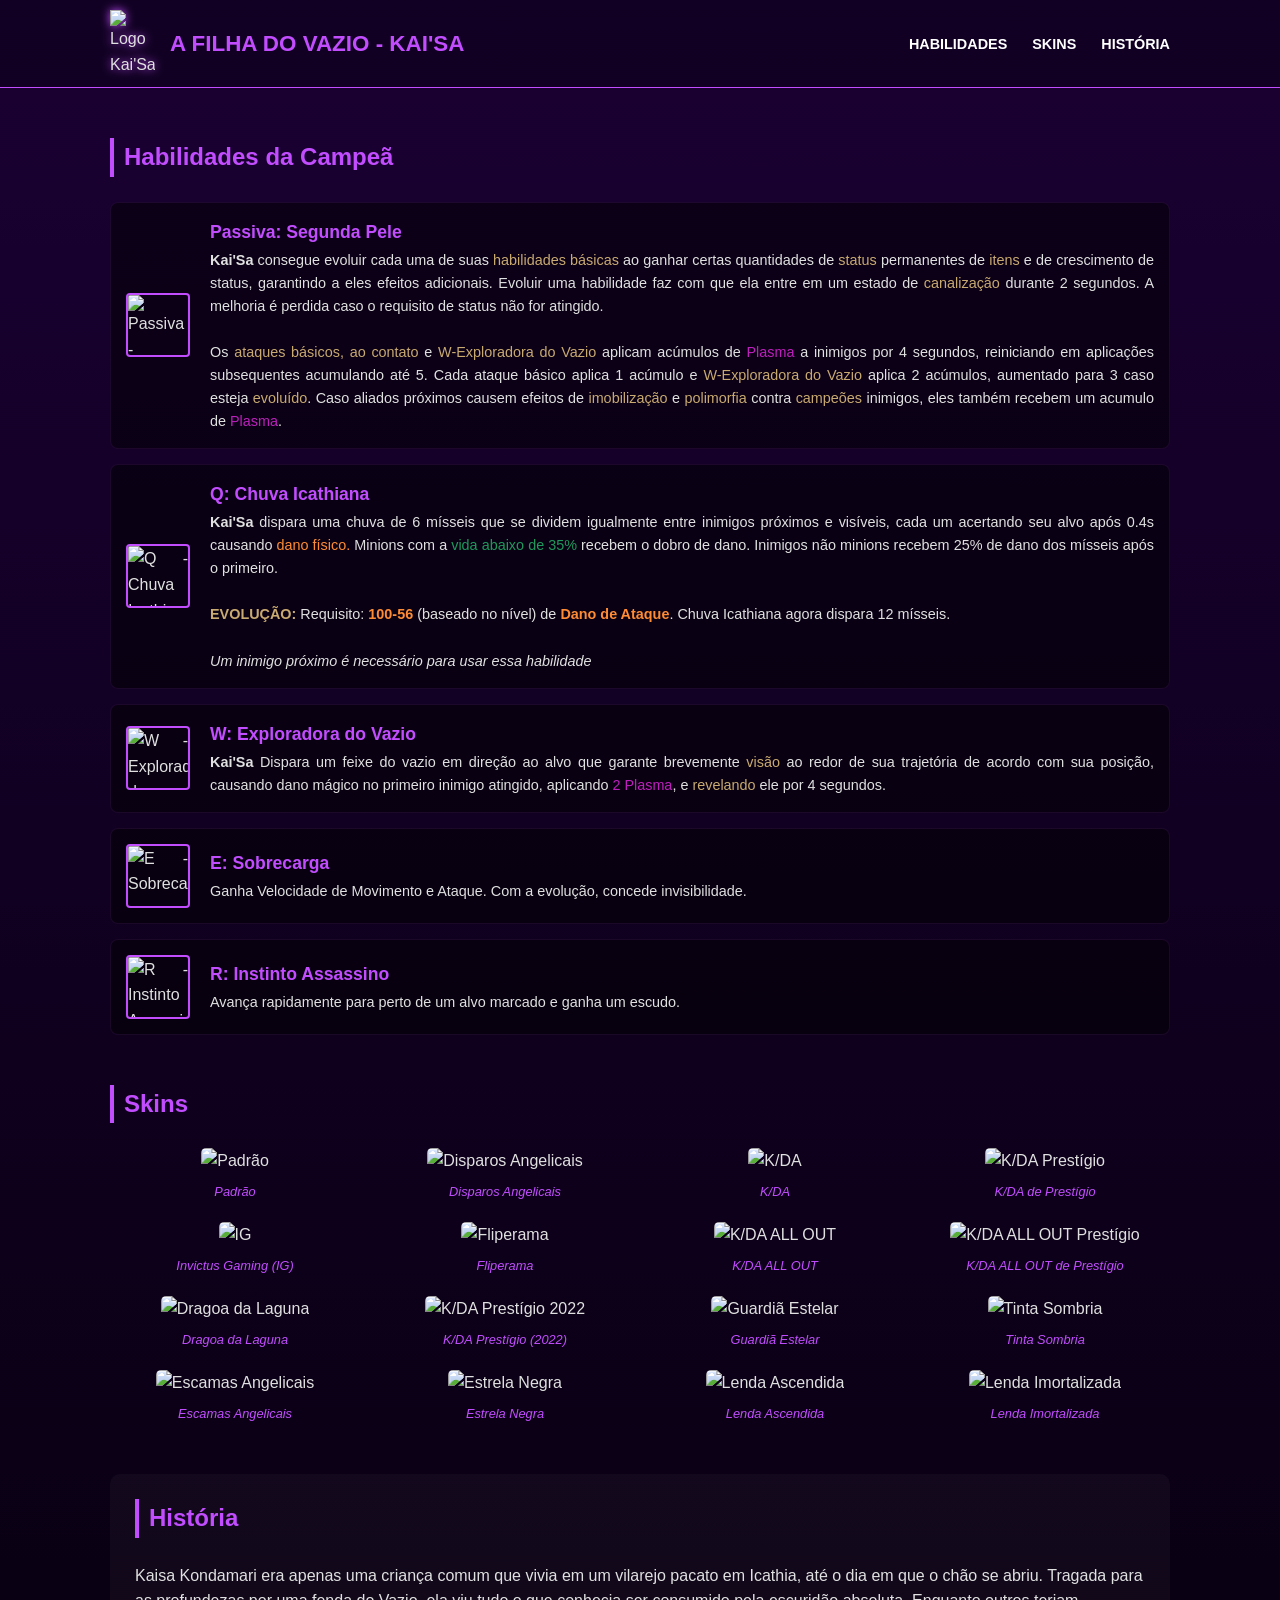
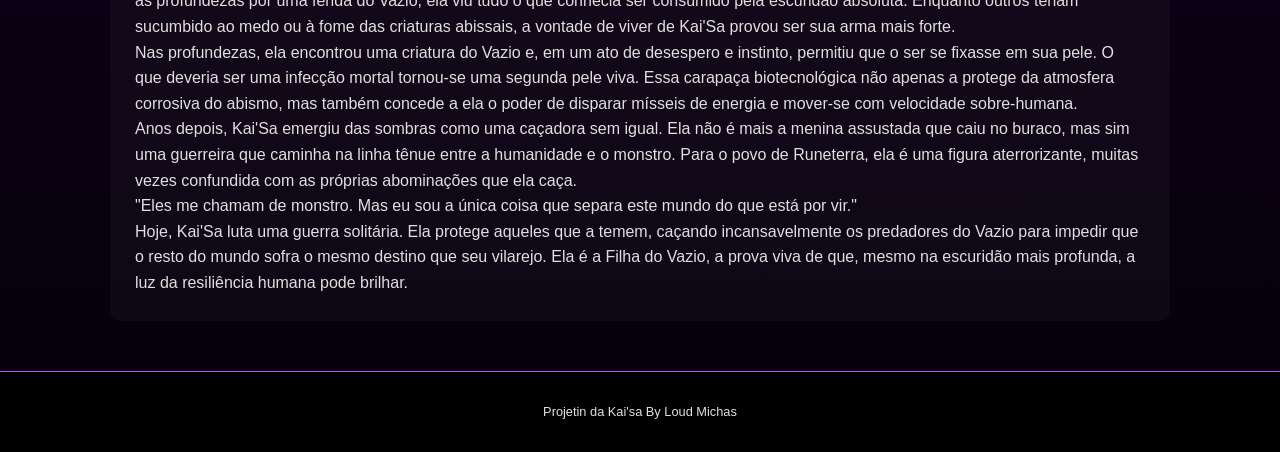
==== index.html @ 7322a543 "Add files via upload" ====
<!DOCTYPE html>
<html lang="pt-BR">

<head>
    <meta charset="UTF-8">
    <meta name="viewport" content="width=device-width, initial-scale=1.0">
    <title>Kai'Sa - A Filha do Vazio</title>
    <link rel="icon" href="imgs/passiva.png" type="image/png">
    <link rel="stylesheet" href="styles.css">
</head>

<body>

    <header>
        <div class="container header-content">
            <div class="logo-area">
                <img src="imgs/passiva.png" alt="Logo Kai'Sa" class="logo">
                <h1>A Filha do Vazio - Kai'Sa</h1>
            </div>

            <nav>
                <ul>
                    <li><a href="#habilidades">Habilidades</a></li>
                    <li><a href="#skins">Skins</a></li>
                    <li><a href="#historia">História</a></li>
                </ul>
            </nav>
        </div>
    </header>

    <main class="container">

        <section id="habilidades">
            <h2>Habilidades da Campeã</h2>
            <div class="lista-habilidades">
                <article class="skill-item">
                    <img src="imgs/Kai'Sa_Second_Skin_HD.png" alt="Passiva - Segunda Pele">
                    <div class="skill-text">
                        <h3>Passiva: Segunda Pele</h3>
                        <p><strong>Kai'Sa</strong> consegue evoluir cada uma de suas <span
                                style="color: var(--theme-link-color)">habilidades básicas</span> ao ganhar certas
                            quantidades de
                            <span style="color: var(--theme-link-color)">status</span> permanentes de <span
                                style="color: var(--theme-link-color);">itens</span> e de crescimento de status,
                            garantindo a eles efeitos
                            adicionais. Evoluir uma habilidade faz com que ela entre em um estado de <span
                                style="color: var(--theme-link-color)">canalização</span>
                            durante 2 segundos. A melhoria é perdida caso o requisito de status não for
                            atingido.<br><br>
                            Os <span style="color: var(--theme-link-color);">ataques básicos, ao contato</span> e
                            <span style="color: var(--theme-link-color)">W-Exploradora do Vazio</span> aplicam acúmulos
                            de <span style="color: var(--plasma-color)">Plasma</span> a
                            inimigos por 4 segundos, reiniciando em aplicações subsequentes acumulando até 5. Cada
                            ataque básico
                            aplica
                            1 acúmulo e <span style="color: var(--theme-link-color)">W-Exploradora do Vazio</span>
                            aplica 2 acúmulos, aumentado para 3 caso esteja
                            <span style="color: var(--theme-link-color)">evoluído</span>. Caso aliados
                            próximos causem efeitos de <span style="color: var(--theme-link-color)">imobilização</span>
                            e <span style="color: var(--theme-link-color)">polimorfia</span> contra <span
                                style="color: var(--theme-link-color)">campeões</span> inimigos,
                            eles também recebem um acumulo de <span style="color: var(--plasma-color)">Plasma</span>.
                        </p>
                    </div>
                </article>
                <article class="skill-item">
                    <img src="imgs/Kai'Sa_Icathian_Rain_2_HD.png" alt="Q - Chuva Icathiana">
                    <div class="skill-text">
                        <h3>Q: Chuva Icathiana</h3>
                        <p> <strong>Kai'Sa</strong> dispara uma chuva de 6 mísseis que se dividem igualmente entre
                            inimigos próximos e
                            visíveis,
                            cada um acertando seu alvo após 0.4s causando <span style="color: #ff8C34">dano
                                físico.</span> Minions com a <span style="color: #1f995C">vida abaixo de 35%</span>
                            recebem
                            o dobro de dano. Inimigos não minions recebem 25% de dano dos mísseis após o
                            primeiro.<br><br>
                            <strong style="color: var(--theme-link-color);">EVOLUÇÃO:</strong> Requisito: <strong
                                style="color: #ff8C34;">100-56</strong> (baseado no nível) de
                            <strong style="color: #ff8C34;">Dano de Ataque</strong>. Chuva Icathiana
                            agora dispara 12 mísseis.<br><br>
                            <em>Um inimigo próximo é necessário para usar essa habilidade</em>
                </article>
                <article class="skill-item">
                    <img src="imgs/Kai'Sa_Void_Seeker_2_HD.png" alt="W - Exploradora do Vazio">
                    <div class="skill-text">
                        <h3>W: Exploradora do Vazio</h3>
                        <p> <strong>Kai'Sa</strong> Dispara um feixe do vazio em direção ao alvo que garante brevemente
                            <span style="color: var(--theme-link-color)">visão</span> ao redor de sua trajetória de
                            acordo com sua posição, causando dano mágico no primeiro inimigo atingido, aplicando <span
                                style="color: var(--plasma-color);">2 Plasma</span>, e <span
                                style="color: var(--theme-link-color);">revelando</span> ele por 4 segundos.
                        </p>
                    </div>
                </article>
                <article class="skill-item">
                    <img src="imgs/Kai'Sa_Supercharge_2_HD.png" alt="E - Sobrecarga">
                    <div class="skill-text">
                        <h3>E: Sobrecarga</h3>
                        <p>Ganha Velocidade de Movimento e Ataque. Com a evolução, concede invisibilidade.
                        </p>
                    </div>
                </article>
                <article class="skill-item">
                    <img src="imgs/Kai'Sa_Killer_Instinct_HD.png" alt="R - Instinto Assassino">
                    <div class="skill-text">
                        <h3>R: Instinto Assassino</h3>
                        <p>Avança rapidamente para perto de um alvo marcado e ganha um escudo.</p>
                    </div>
                </article>
            </div>
        </section>

        <section id="skins">
            <h2>Skins</h2>
            <div class="grid-skins">
                <figure><img src="imgs/dfault.jpg" alt="Padrão">
                    <figcaption>Padrão</figcaption>
                </figure>
                <figure><img src="imgs/disparoanjo.jpg" alt="Disparos Angelicais">
                    <figcaption>Disparos Angelicais</figcaption>
                </figure>
                <figure><img src="imgs/kda.jpg" alt="K/DA">
                    <figcaption>K/DA</figcaption>
                </figure>
                <figure><img src="imgs/kdaprestigio.jpg" alt="K/DA Prestígio">
                    <figcaption>K/DA de Prestígio</figcaption>
                </figure>
                <figure><img src="imgs/ig.jpg" alt="IG">
                    <figcaption>Invictus Gaming (IG)</figcaption>
                </figure>
                <figure><img src="imgs/fliperama.jpg" alt="Fliperama">
                    <figcaption>Fliperama</figcaption>
                </figure>
                <figure><img src="imgs/kdallout.jpg" alt="K/DA ALL OUT">
                    <figcaption>K/DA ALL OUT</figcaption>
                </figure>
                <figure><img src="imgs/kdalloutprestigio.jpg" alt="K/DA ALL OUT Prestígio">
                    <figcaption>K/DA ALL OUT de Prestígio</figcaption>
                </figure>
                <figure><img src="imgs/dragoadalacuna.jpg" alt="Dragoa da Laguna">
                    <figcaption>Dragoa da Laguna</figcaption>
                </figure>
                <figure><img src="imgs/kdaprestigio.jpg" alt="K/DA Prestígio 2022">
                    <figcaption>K/DA Prestígio (2022)</figcaption>
                </figure>
                <figure><img src="imgs/guardiaestela.jpg" alt="Guardiã Estelar">
                    <figcaption>Guardiã Estelar</figcaption>
                </figure>
                <figure><img src="imgs/inkshadow.jpg" alt="Tinta Sombria">
                    <figcaption>Tinta Sombria</figcaption>
                </figure>
                <figure><img src="imgs/escamasanjelicais.jpg" alt="Escamas Angelicais">
                    <figcaption>Escamas Angelicais</figcaption>
                </figure>
                <figure><img src="imgs/estrelanegra.jpg" alt="Estrela Negra">
                    <figcaption>Estrela Negra</figcaption>
                </figure>
                <figure><img src="imgs/lendascendida.jpg" alt="Lenda Ascendida">
                    <figcaption>Lenda Ascendida</figcaption>
                </figure>
                <figure><img src="imgs/lendaimortalizada.jpg" alt="Lenda Imortalizada">
                    <figcaption>Lenda Imortalizada</figcaption>
            </div>
        </section>

        <section id="historia" class="card-base">
            <h2>História</h2>
            <p>Kaisa Kondamari era apenas uma criança comum que vivia em um vilarejo pacato em Icathia, até o dia em que
                o chão se abriu. Tragada para as profundezas por uma fenda do Vazio, ela viu tudo o que conhecia ser
                consumido pela escuridão absoluta. Enquanto outros teriam sucumbido ao medo ou à fome das criaturas
                abissais, a vontade de viver de Kai'Sa provou ser sua arma mais forte.<br>
                Nas profundezas, ela encontrou uma criatura do Vazio e, em um ato de desespero e instinto, permitiu que
                o ser se fixasse em sua pele. O que deveria ser uma infecção mortal tornou-se uma segunda pele viva.
                Essa carapaça biotecnológica não apenas a protege da atmosfera corrosiva do abismo, mas também concede a
                ela o poder de disparar mísseis de energia e mover-se com velocidade sobre-humana.<br>
                Anos depois, Kai'Sa emergiu das sombras como uma caçadora sem igual. Ela não é mais a menina assustada
                que caiu no buraco, mas sim uma guerreira que caminha na linha tênue entre a humanidade e o monstro.
                Para o povo de Runeterra, ela é uma figura aterrorizante, muitas vezes confundida com as próprias
                abominações que ela caça.<br>
                "Eles me chamam de monstro. Mas eu sou a única coisa que separa este mundo do que está por vir."<br>
                Hoje, Kai'Sa luta uma guerra solitária. Ela protege aqueles que a temem, caçando incansavelmente os
                predadores do Vazio para impedir que o resto do mundo sofra o mesmo destino que seu vilarejo. Ela é a
                Filha do Vazio, a prova viva de que, mesmo na escuridão mais profunda, a luz da resiliência humana pode
                brilhar.</p>
        </section>

    </main>

    <footer>
        <p>Projetin da Kai'sa By Loud Michas</p>
    </footer>

</body>

</html>
---- styles.css ----
:root {
    --void-black: #05000a;
    --void-purple: #1a0033;
    --void-magenta: #c24dff;
    --text-color: #e0e0e0;
    --theme-link-color: #c9aa71;
    --plasma-color: #BD1EBD;
}

* {
    margin: 0;
    padding: 0;
    box-sizing: border-box;
}

body {
    background-color: var(--void-black);
    background-image: linear-gradient(to bottom, var(--void-purple), var(--void-black));
    color: var(--text-color);
    font-family: 'Segoe UI', Tahoma, Geneva, Verdana, sans-serif;
    line-height: 1.6;
}

.container {
    max-width: 1100px;
    margin: 0 auto;
    padding: 0 20px;
}

header {
    padding: 10px 0;
    border-bottom: 1px solid var(--void-magenta);
    background: rgba(0, 0, 0, 0.3);
}

.header-content {
    display: flex;
    justify-content: space-between;
    align-items: center;
}

.logo-area {
    display: flex;
    align-items: center;
    gap: 15px;
}

.logo {
    width: 45px;
    filter: drop-shadow(0 0 5px var(--void-magenta));
}

.lista-habilidades{
    text-align: justify;
}

h1 {
    font-size: 1.4rem;
    text-transform: uppercase;
    color: var(--void-magenta);
    margin: 0;
}

nav ul {
    list-style: none;
    display: flex;
    gap: 25px;
}

nav a {
    color: white;
    text-decoration: none;
    font-size: 0.9rem;
    font-weight: bold;
    text-transform: uppercase;
    transition: 0.3s;
}

nav a:hover {
    color: var(--void-magenta);
}

section {
    margin: 50px 0;
}

h2 {
    color: var(--void-magenta);
    border-left: 4px solid var(--void-magenta);
    padding-left: 10px;
    margin-bottom: 25px;
}

.card-base {
    background: rgba(255, 255, 255, 0.03);
    padding: 25px;
    border-radius: 10px;
}

.lista-habilidades {
    display: flex;
    flex-direction: column;
    gap: 15px;
}

.skill-item {
    display: flex;
    align-items: center;
    background: rgba(0, 0, 0, 0.5);
    padding: 15px;
    border-radius: 8px;
    border: 1px solid rgba(194, 77, 255, 0.1);
}

.skill-item img {
    width: 64px;
    height: 64px;
    margin-right: 20px;
    border: 2px solid var(--void-magenta);
    border-radius: 4px;
}

.skill-text h3 {
    color: var(--void-magenta);
    font-size: 1.1rem;
    margin-bottom: 3px;
}

.skill-text p {
    font-size: 0.9rem;
}

.grid-skins {
    display: grid;
    grid-template-columns: repeat(auto-fit, minmax(200px, 1fr));
    gap: 20px;
}

.grid-skins figure {
    text-align: center;
}

.grid-skins img {
    width: 100%;
    border-radius: 5px;
    transition: 0.3s;
}

.grid-skins img:hover {
    box-shadow: 0 0 15px var(--void-magenta);
    transform: scale(1.02);
}

.dado{
    color: red;
    font-weight: bold;
}

figcaption {
    margin-top: 8px;
    font-size: 0.8rem;
    color: var(--void-magenta);
    font-style: italic;
}

footer {
    padding: 30px;
    text-align: center;
    background: #000;
    font-size: 0.8rem;
    border-top: 1px solid var(--void-magenta);
}
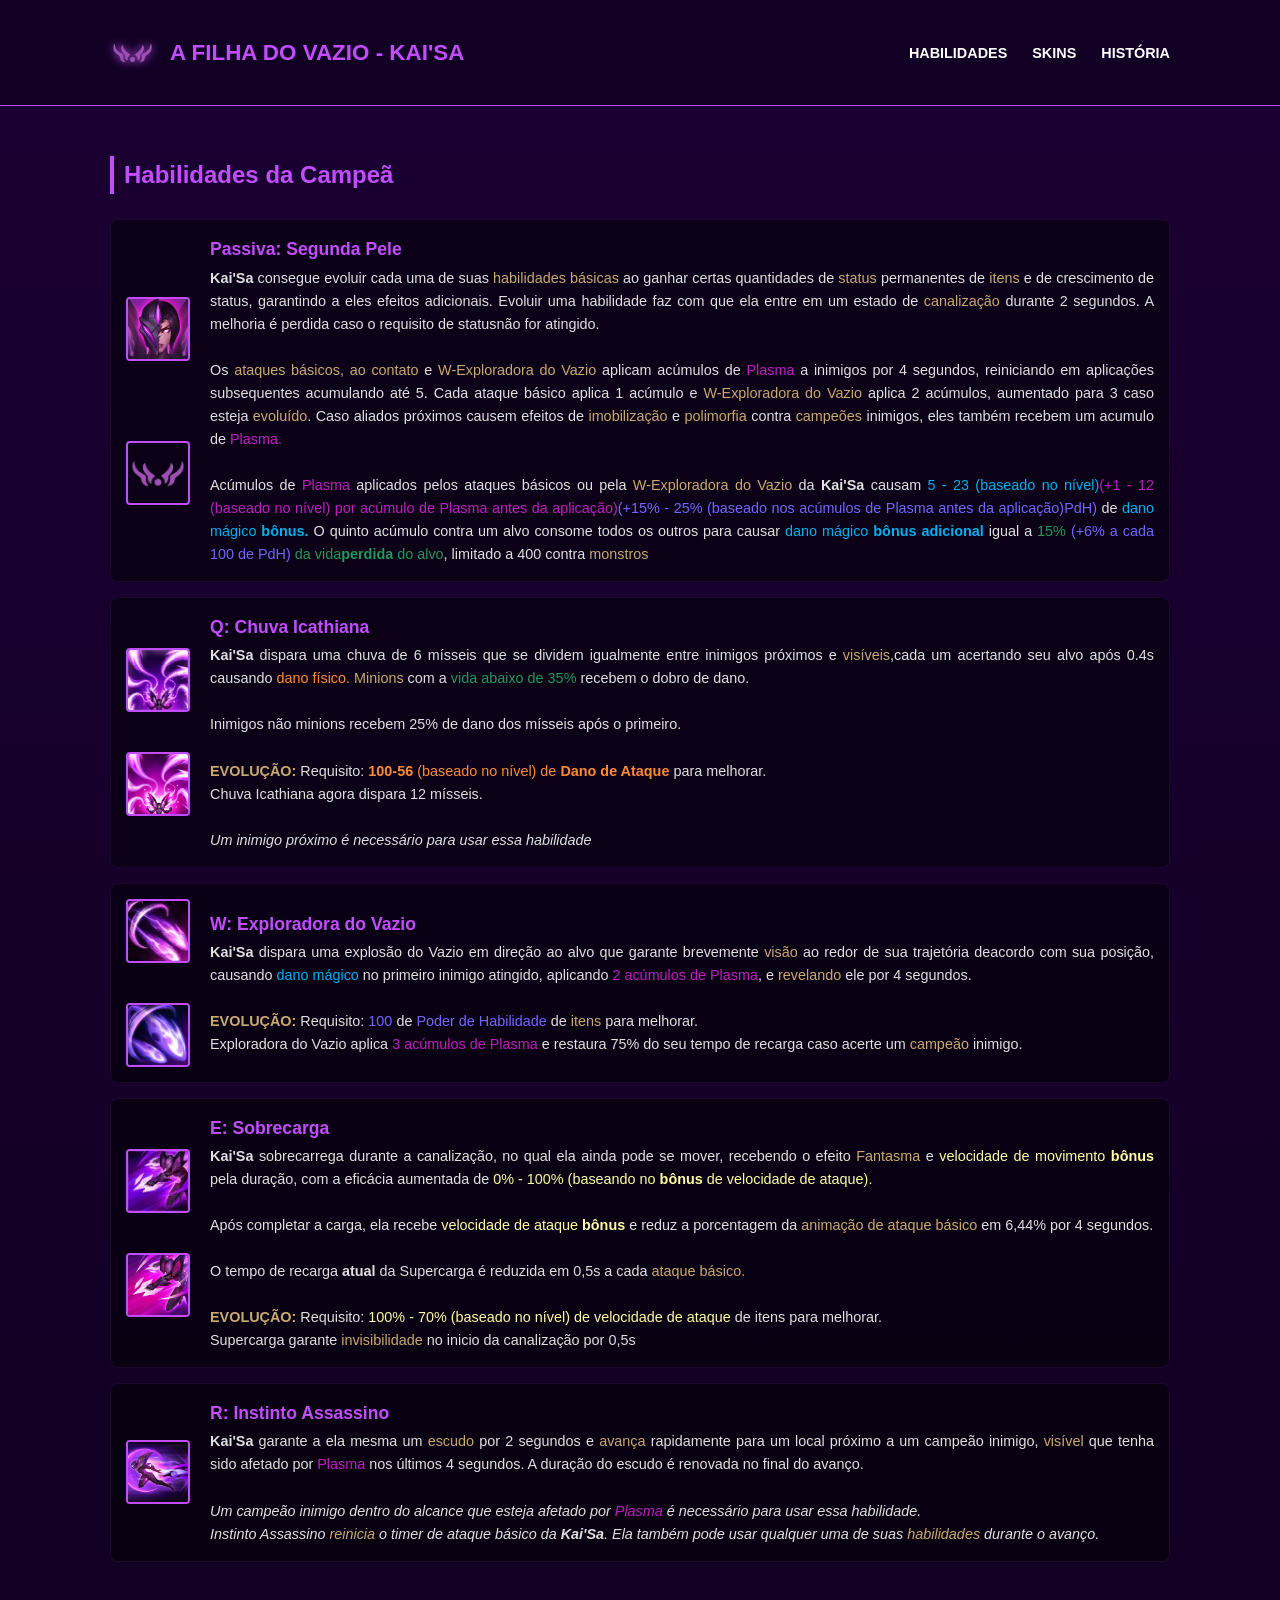
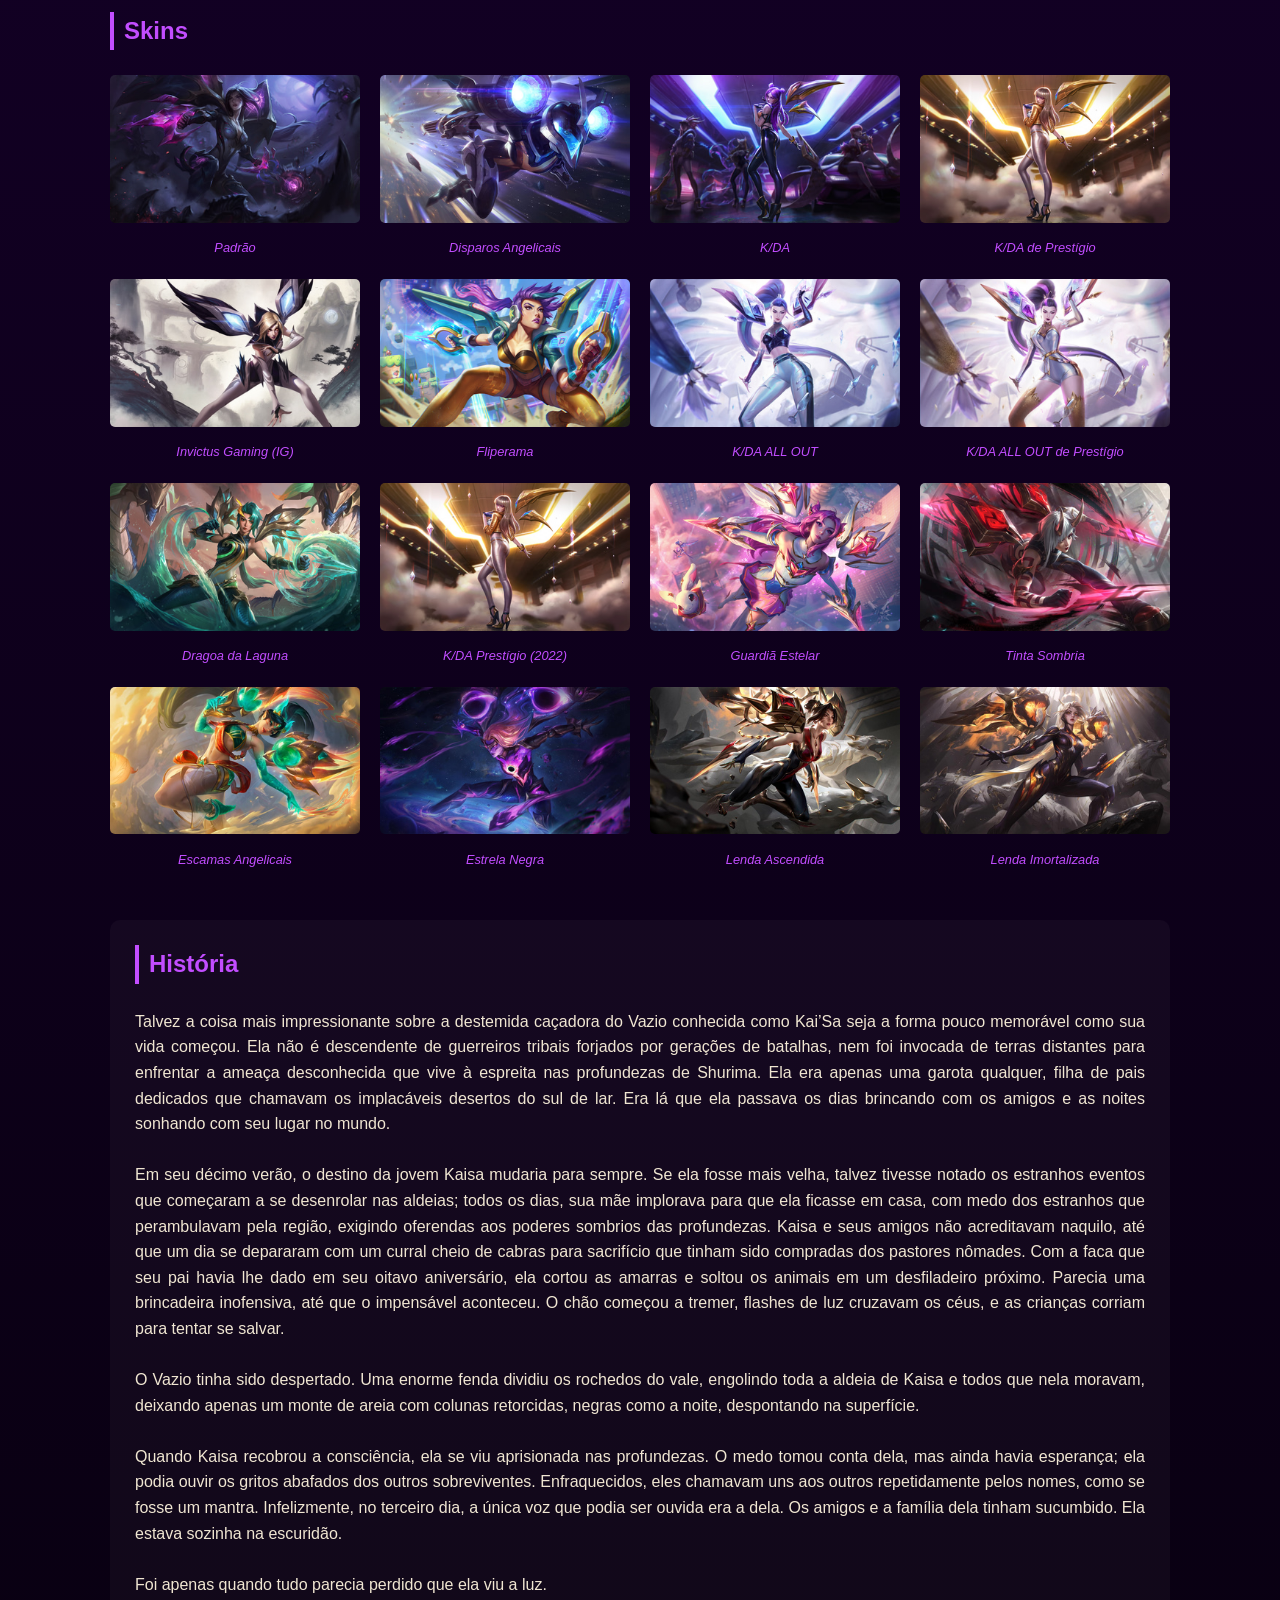
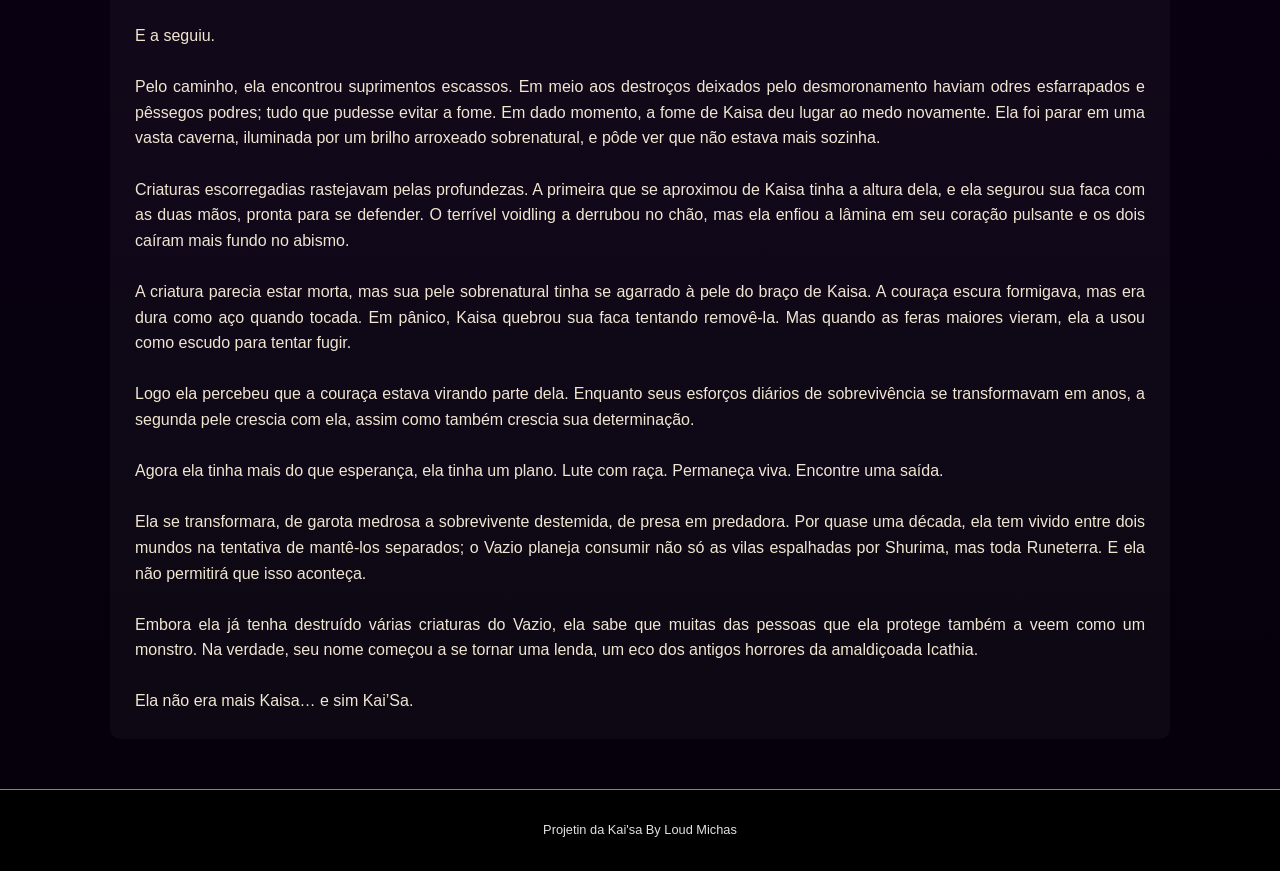
==== commit 1fe28827: "Add files via upload" ====
--- a/index.html
+++ b/index.html
@@ -34,70 +34,112 @@
             <h2>Habilidades da Campeã</h2>
             <div class="lista-habilidades">
                 <article class="skill-item">
-                    <img src="imgs/Kai'Sa_Second_Skin_HD.png" alt="Passiva - Segunda Pele">
+                    <div class="skill-imgP">
+                        <img src="imgs/Kai'Sa_Second_Skin_HD.png" alt="Passiva - Segunda Pele">
+                        <img src="imgs/passiva.png" alt="">
+                    </div>
                     <div class="skill-text">
                         <h3>Passiva: Segunda Pele</h3>
-                        <p><strong>Kai'Sa</strong> consegue evoluir cada uma de suas <span
-                                style="color: var(--theme-link-color)">habilidades básicas</span> ao ganhar certas
-                            quantidades de
-                            <span style="color: var(--theme-link-color)">status</span> permanentes de <span
-                                style="color: var(--theme-link-color);">itens</span> e de crescimento de status,
-                            garantindo a eles efeitos
-                            adicionais. Evoluir uma habilidade faz com que ela entre em um estado de <span
-                                style="color: var(--theme-link-color)">canalização</span>
-                            durante 2 segundos. A melhoria é perdida caso o requisito de status não for
-                            atingido.<br><br>
-                            Os <span style="color: var(--theme-link-color);">ataques básicos, ao contato</span> e
-                            <span style="color: var(--theme-link-color)">W-Exploradora do Vazio</span> aplicam acúmulos
-                            de <span style="color: var(--plasma-color)">Plasma</span> a
-                            inimigos por 4 segundos, reiniciando em aplicações subsequentes acumulando até 5. Cada
-                            ataque básico
-                            aplica
-                            1 acúmulo e <span style="color: var(--theme-link-color)">W-Exploradora do Vazio</span>
-                            aplica 2 acúmulos, aumentado para 3 caso esteja
-                            <span style="color: var(--theme-link-color)">evoluído</span>. Caso aliados
-                            próximos causem efeitos de <span style="color: var(--theme-link-color)">imobilização</span>
-                            e <span style="color: var(--theme-link-color)">polimorfia</span> contra <span
-                                style="color: var(--theme-link-color)">campeões</span> inimigos,
-                            eles também recebem um acumulo de <span style="color: var(--plasma-color)">Plasma</span>.
-                        </p>
-                    </div>
-                </article>
-                <article class="skill-item">
-                    <img src="imgs/Kai'Sa_Icathian_Rain_2_HD.png" alt="Q - Chuva Icathiana">
+                        <p><strong>Kai'Sa</strong> consegue evoluir cada uma de suas <span class="tema">habilidades
+                                básicas</span> ao ganhar certas quantidades de <span class="tema">status</span>
+                            permanentes de <span class="tema">itens</span> e de crescimento
+                            de status, garantindo a eles efeitos adicionais. Evoluir uma habilidade faz com que ela
+                            entre
+                            em um estado de <span class="tema">canalização</span> durante 2 segundos. A melhoria é
+                            perdida
+                            caso o requisito de statusnão for atingido.<br><br>
+
+                            Os <span class="tema">ataques básicos, ao
+                                contato</span> e <span class="tema">W-Exploradora do Vazio</span> aplicam acúmulos de
+                            <span class="plasma">Plasma</span> a inimigos por 4 segundos, reiniciando em aplicações
+                            subsequentes acumulando até 5. Cada ataque básico aplica 1 acúmulo e <span
+                                class="tema">W-Exploradora do Vazio</span> aplica 2 acúmulos, aumentado para 3 caso
+                            esteja <span class="tema">evoluído</span>. Caso aliados próximos causem efeitos de <span
+                                class="tema">imobilização</span> e <span class="tema">polimorfia </span>contra<span
+                                class="tema"> campeões</span> inimigos, eles também recebem um acumulo de <span
+                                class="plasma">Plasma.</span><br><br>
+
+                            Acúmulos de <span class="plasma">Plasma</span>
+                            aplicados pelos ataques básicos ou pela <span class="tema">W-Exploradora do Vazio</span> da
+                            <strong>Kai'Sa</strong> causam <span class="md">5 - 23 (baseado no nível)</span><span
+                                class="plasma">(+1 - 12 (baseado no
+                                nível) por acúmulo de Plasma antes da aplicação)</span><span class="ap">(+15% - 25%
+                                (baseado nos acúmulos de Plasma antes da aplicação)PdH) </span>de<span class="md"> dano
+                                mágico <strong>bônus.</strong></span> O quinto acúmulo contra um alvo consome todos os
+                            outros para causar <span class="md">dano mágico <strong> bônus
+                                    adicional </strong></span> igual a <span class="vd">15% <span class="ap">(+6% a cada
+                                    100 de PdH)</span> da vida<strong>perdida</strong> do alvo</span>, limitado a 400
+                            contra <span class="tema">monstros</span>
+                        </p>
+                    </div>
+                </article>
+                <article class="skill-item">
+                    <div class="skill-img">
+                        <img src="imgs/Kai'Sa_Icathian_Rain.jpg" alt="">
+                        <img src="imgs/Kai'Sa_Icathian_Rain_2_HD.png" alt="Q - Chuva Icathiana">
+                    </div>
                     <div class="skill-text">
                         <h3>Q: Chuva Icathiana</h3>
-                        <p> <strong>Kai'Sa</strong> dispara uma chuva de 6 mísseis que se dividem igualmente entre
-                            inimigos próximos e
-                            visíveis,
-                            cada um acertando seu alvo após 0.4s causando <span style="color: #ff8C34">dano
-                                físico.</span> Minions com a <span style="color: #1f995C">vida abaixo de 35%</span>
-                            recebem
-                            o dobro de dano. Inimigos não minions recebem 25% de dano dos mísseis após o
-                            primeiro.<br><br>
-                            <strong style="color: var(--theme-link-color);">EVOLUÇÃO:</strong> Requisito: <strong
-                                style="color: #ff8C34;">100-56</strong> (baseado no nível) de
-                            <strong style="color: #ff8C34;">Dano de Ataque</strong>. Chuva Icathiana
-                            agora dispara 12 mísseis.<br><br>
+                        <p><strong>Kai'Sa</strong> dispara uma chuva de 6 mísseis que se dividem igualmente
+                            entre inimigos próximos e <span class="tema">visíveis</span>,cada um acertando seu alvo após
+                            0.4s causando <span class="ad">dano físico.</span> <span class="tema">Minions</span> com a
+                            <span class="vd">vida abaixo de 35%</span> recebem o dobro de dano. <br><br>
+
+                            Inimigos não minions recebem 25% de dano dos mísseis após o primeiro.<br><br>
+
+                            <strong class="tema">EVOLUÇÃO:</strong> Requisito: <span class="ad"><strong>100-56</strong>
+                                (baseado no nível) de <strong>Dano de Ataque</strong></span> para melhorar.<br>
+                            Chuva Icathiana agora dispara 12 mísseis.<br><br>
                             <em>Um inimigo próximo é necessário para usar essa habilidade</em>
-                </article>
-                <article class="skill-item">
-                    <img src="imgs/Kai'Sa_Void_Seeker_2_HD.png" alt="W - Exploradora do Vazio">
+                        </p>
+                </article>
+                <article class="skill-item">
+                    <div class="skill-img">
+                        <img src="imgs/Kai'Sa_Void_Seeker.jpg" alt="">
+                        <img src="imgs/Kai'Sa_Void_Seeker_2_HD.png" alt="W - Exploradora do Vazio">
+                    </div>
                     <div class="skill-text">
                         <h3>W: Exploradora do Vazio</h3>
-                        <p> <strong>Kai'Sa</strong> Dispara um feixe do vazio em direção ao alvo que garante brevemente
-                            <span style="color: var(--theme-link-color)">visão</span> ao redor de sua trajetória de
-                            acordo com sua posição, causando dano mágico no primeiro inimigo atingido, aplicando <span
-                                style="color: var(--plasma-color);">2 Plasma</span>, e <span
-                                style="color: var(--theme-link-color);">revelando</span> ele por 4 segundos.
-                        </p>
-                    </div>
-                </article>
-                <article class="skill-item">
-                    <img src="imgs/Kai'Sa_Supercharge_2_HD.png" alt="E - Sobrecarga">
+                        <p> <strong>Kai'Sa</strong> dispara uma explosão do Vazio em direção ao alvo que garante
+                            brevemente
+                            <span class="tema">visão</span> ao redor de sua trajetória deacordo com sua posição,
+                            causando <span class="md">dano mágico</span> no primeiro inimigo
+                            atingido, aplicando <span class="plasma">2 acúmulos de Plasma</span>, e <span
+                                class="tema">revelando</span> ele por 4 segundos.<br><br>
+
+                            <strong class="tema">EVOLUÇÃO:</strong> Requisito: <span class="ap">100 </span>de <span
+                                class="ap">Poder de Habilidade</span> de <span class="tema">itens</span> para
+                            melhorar.<br>
+
+                            Exploradora do Vazio aplica <span class="plasma">3 acúmulos de Plasma</span> e restaura 75%
+                            do seu tempo de recarga caso acerte um <span class="tema">campeão</span>
+                            inimigo.
+                        </p>
+                    </div>
+                </article>
+                <article class="skill-item">
+                    <div class="skill-img">
+                        <img src="imgs/Kai'Sa_Supercharge.jpg" alt="">
+                        <img src="imgs/Kai'Sa_Supercharge_2_HD.png" alt="E - Sobrecarga">
+                    </div>
                     <div class="skill-text">
                         <h3>E: Sobrecarga</h3>
-                        <p>Ganha Velocidade de Movimento e Ataque. Com a evolução, concede invisibilidade.
+                        <p><strong>Kai'Sa</strong> sobrecarrega durante a canalização, no qual ela ainda pode se mover,
+                            recebendo o efeito <span class="tema">Fantasma </span> e <span class="atkspd">velocidade de
+                                movimento <strong>bônus</strong></span>
+                            pela duração, com a eficácia aumentada de <span class="atkspd">0% - 100%
+                                (baseando no <strong>bônus</strong> de velocidade de ataque).</span><br><br>
+                            Após completar a carga, ela recebe <span class="atkspd">velocidade de
+                                ataque <strong>bônus</strong></span> e reduz a porcentagem da <span
+                                class="tema">animação de ataque básico</span> em 6,44% por 4
+                            segundos.<br><br>
+                            O tempo de recarga <strong>atual</strong> da Supercarga é reduzida em 0,5s a cada <span
+                                class="tema">ataque básico.</span><br><br>
+                            <strong class="tema">EVOLUÇÃO:</strong> Requisito: <span class="atkspd">100% - 70% (baseado
+                                no nível) de velocidade de
+                                ataque</span> de itens para melhorar. <br>
+                            Supercarga garante <span class="tema">invisibilidade</span> no
+                            inicio da canalização por 0,5s
                         </p>
                     </div>
                 </article>
@@ -105,7 +147,19 @@
                     <img src="imgs/Kai'Sa_Killer_Instinct_HD.png" alt="R - Instinto Assassino">
                     <div class="skill-text">
                         <h3>R: Instinto Assassino</h3>
-                        <p>Avança rapidamente para perto de um alvo marcado e ganha um escudo.</p>
+                        <p><strong>Kai'Sa</strong> garante a ela mesma um <span class="tema">escudo</span> por 2
+                            segundos
+                            e <span class="tema">avança</span> rapidamente para um local próximo a um campeão
+                            inimigo, <span class="tema">visível</span> que tenha sido afetado por <span
+                                class="plasma">Plasma</span>
+                            nos últimos 4 segundos. A duração do escudo é renovada no final do avanço. <br><br>
+
+                            <em>Um campeão inimigo dentro do alcance que esteja afetado por <span
+                                    class="plasma">Plasma</span> é necessário para usar essa habilidade. <br>
+                                Instinto Assassino <span class="tema">reinicia</span>
+                                o timer de ataque básico da <strong>Kai'Sa</strong>. Ela também pode usar qualquer uma
+                                de  suas <span class="tema">habilidades</span> durante o avanço. </em>
+                        </p>
                     </div>
                 </article>
             </div>
@@ -161,28 +215,76 @@
                 </figure>
                 <figure><img src="imgs/lendaimortalizada.jpg" alt="Lenda Imortalizada">
                     <figcaption>Lenda Imortalizada</figcaption>
+                </figure>
             </div>
         </section>
 
         <section id="historia" class="card-base">
             <h2>História</h2>
-            <p>Kaisa Kondamari era apenas uma criança comum que vivia em um vilarejo pacato em Icathia, até o dia em que
-                o chão se abriu. Tragada para as profundezas por uma fenda do Vazio, ela viu tudo o que conhecia ser
-                consumido pela escuridão absoluta. Enquanto outros teriam sucumbido ao medo ou à fome das criaturas
-                abissais, a vontade de viver de Kai'Sa provou ser sua arma mais forte.<br>
-                Nas profundezas, ela encontrou uma criatura do Vazio e, em um ato de desespero e instinto, permitiu que
-                o ser se fixasse em sua pele. O que deveria ser uma infecção mortal tornou-se uma segunda pele viva.
-                Essa carapaça biotecnológica não apenas a protege da atmosfera corrosiva do abismo, mas também concede a
-                ela o poder de disparar mísseis de energia e mover-se com velocidade sobre-humana.<br>
-                Anos depois, Kai'Sa emergiu das sombras como uma caçadora sem igual. Ela não é mais a menina assustada
-                que caiu no buraco, mas sim uma guerreira que caminha na linha tênue entre a humanidade e o monstro.
-                Para o povo de Runeterra, ela é uma figura aterrorizante, muitas vezes confundida com as próprias
-                abominações que ela caça.<br>
-                "Eles me chamam de monstro. Mas eu sou a única coisa que separa este mundo do que está por vir."<br>
-                Hoje, Kai'Sa luta uma guerra solitária. Ela protege aqueles que a temem, caçando incansavelmente os
-                predadores do Vazio para impedir que o resto do mundo sofra o mesmo destino que seu vilarejo. Ela é a
-                Filha do Vazio, a prova viva de que, mesmo na escuridão mais profunda, a luz da resiliência humana pode
-                brilhar.</p>
+            <p>Talvez a coisa mais impressionante sobre a destemida caçadora do Vazio conhecida como Kai’Sa seja a forma
+                pouco memorável como sua vida começou. Ela não é descendente de guerreiros tribais forjados por gerações
+                de batalhas, nem foi invocada de terras distantes para enfrentar a ameaça desconhecida que vive à
+                espreita nas profundezas de Shurima. Ela era apenas uma garota qualquer, filha de pais dedicados que
+                chamavam os implacáveis desertos do sul de lar. Era lá que ela passava os dias brincando com os amigos e
+                as noites sonhando com seu lugar no mundo. <br><br>
+
+                Em seu décimo verão, o destino da jovem Kaisa mudaria para sempre. Se ela fosse mais velha, talvez
+                tivesse notado os estranhos eventos que começaram a se desenrolar nas aldeias; todos os dias, sua mãe
+                implorava para que ela ficasse em casa, com medo dos estranhos que perambulavam pela região, exigindo
+                oferendas aos poderes sombrios das profundezas. Kaisa e seus amigos não acreditavam naquilo, até que um
+                dia se depararam com um curral cheio de cabras para sacrifício que tinham sido compradas dos pastores
+                nômades. Com a faca que seu pai havia lhe dado em seu oitavo aniversário, ela cortou as amarras e soltou
+                os animais em um desfiladeiro próximo. Parecia uma brincadeira inofensiva, até que o impensável
+                aconteceu. O chão começou a tremer, flashes de luz cruzavam os céus, e as crianças corriam para tentar
+                se salvar. <br><br>
+
+                O Vazio tinha sido despertado. Uma enorme fenda dividiu os rochedos do vale, engolindo toda a aldeia de
+                Kaisa e todos que nela moravam, deixando apenas um monte de areia com colunas retorcidas, negras como a
+                noite, despontando na superfície. <br><br>
+
+                Quando Kaisa recobrou a consciência, ela se viu aprisionada nas profundezas. O medo tomou conta dela,
+                mas ainda havia esperança; ela podia ouvir os gritos abafados dos outros sobreviventes. Enfraquecidos,
+                eles chamavam uns aos outros repetidamente pelos nomes, como se fosse um mantra. Infelizmente, no
+                terceiro dia, a única voz que podia ser ouvida era a dela. Os amigos e a família dela tinham sucumbido.
+                Ela estava sozinha na escuridão. <br><br>
+
+                Foi apenas quando tudo parecia perdido que ela viu a luz. <br><br>
+
+                E a seguiu. <br><br>
+
+                Pelo caminho, ela encontrou suprimentos escassos. Em meio aos destroços deixados pelo desmoronamento
+                haviam odres esfarrapados e pêssegos podres; tudo que pudesse evitar a fome. Em dado momento, a fome de
+                Kaisa deu lugar ao medo novamente. Ela foi parar em uma vasta caverna, iluminada por um brilho arroxeado
+                sobrenatural, e pôde ver que não estava mais sozinha. <br><br>
+
+                Criaturas escorregadias rastejavam pelas profundezas. A primeira que se aproximou de Kaisa tinha a
+                altura dela, e ela segurou sua faca com as duas mãos, pronta para se defender. O terrível voidling a
+                derrubou no chão, mas ela enfiou a lâmina em seu coração pulsante e os dois caíram mais fundo no abismo.
+                <br><br>
+
+                A criatura parecia estar morta, mas sua pele sobrenatural tinha se agarrado à pele do braço de Kaisa. A
+                couraça escura formigava, mas era dura como aço quando tocada. Em pânico, Kaisa quebrou sua faca
+                tentando removê-la. Mas quando as feras maiores vieram, ela a usou como escudo para tentar fugir.
+                <br><br>
+
+                Logo ela percebeu que a couraça estava virando parte dela. Enquanto seus esforços diários de
+                sobrevivência se transformavam em anos, a segunda pele crescia com ela, assim como também crescia sua
+                determinação. <br><br>
+
+                Agora ela tinha mais do que esperança, ela tinha um plano. Lute com raça. Permaneça viva. Encontre uma
+                saída. <br><br>
+
+                Ela se transformara, de garota medrosa a sobrevivente destemida, de presa em predadora. Por quase uma
+                década, ela tem vivido entre dois mundos na tentativa de mantê-los separados; o Vazio planeja consumir
+                não só as vilas espalhadas por Shurima, mas toda Runeterra. E ela não permitirá que isso aconteça.
+                <br><br>
+
+                Embora ela já tenha destruído várias criaturas do Vazio, ela sabe que muitas das pessoas que ela protege
+                também a veem como um monstro. Na verdade, seu nome começou a se tornar uma lenda, um eco dos antigos
+                horrores da amaldiçoada Icathia. <br><br>
+
+                Ela não era mais Kaisa… e sim Kai’Sa.
+            </p>
         </section>
 
     </main>
--- a/styles.css
+++ b/styles.css
@@ -5,6 +5,11 @@
     --text-color: #e0e0e0;
     --theme-link-color: #c9aa71;
     --plasma-color: #BD1EBD;
+    --as-color: #fffca6;
+    --md-color: #00B0F0;
+    --ap-color: #7366FF;
+    --life-color: #1f995C;
+    --ad-color: #ff8C34;
 }
 
 * {
@@ -28,7 +33,7 @@
 }
 
 header {
-    padding: 10px 0;
+    padding: 30px 0;
     border-bottom: 1px solid var(--void-magenta);
     background: rgba(0, 0, 0, 0.3);
 }
@@ -95,6 +100,8 @@
     background: rgba(255, 255, 255, 0.03);
     padding: 25px;
     border-radius: 10px;
+    text-align: justify;
+    color: #f0e6d2;
 }
 
 .lista-habilidades {
@@ -120,6 +127,18 @@
     border-radius: 4px;
 }
 
+.skill-imgP {
+    display: flex;
+    flex-direction: column;
+    gap: 80px;
+}
+
+.skill-img{
+    display: flex;
+    flex-direction: column;
+    gap: 40px;
+}
+
 .skill-text h3 {
     color: var(--void-magenta);
     font-size: 1.1rem;
@@ -169,4 +188,32 @@
     background: #000;
     font-size: 0.8rem;
     border-top: 1px solid var(--void-magenta);
+}
+
+.tema {
+    color: var(--theme-link-color);
+}
+
+.plasma {
+    color: var(--plasma-color);
+}
+
+.md {
+    color: var(--md-color);
+}
+
+.ap {
+    color: var(--ap-color);
+}
+
+.vd {
+    color: var(--life-color);
+}
+
+.ad {
+    color: var(--ad-color);
+}
+
+.atkspd {
+    color: var(--as-color);
 }
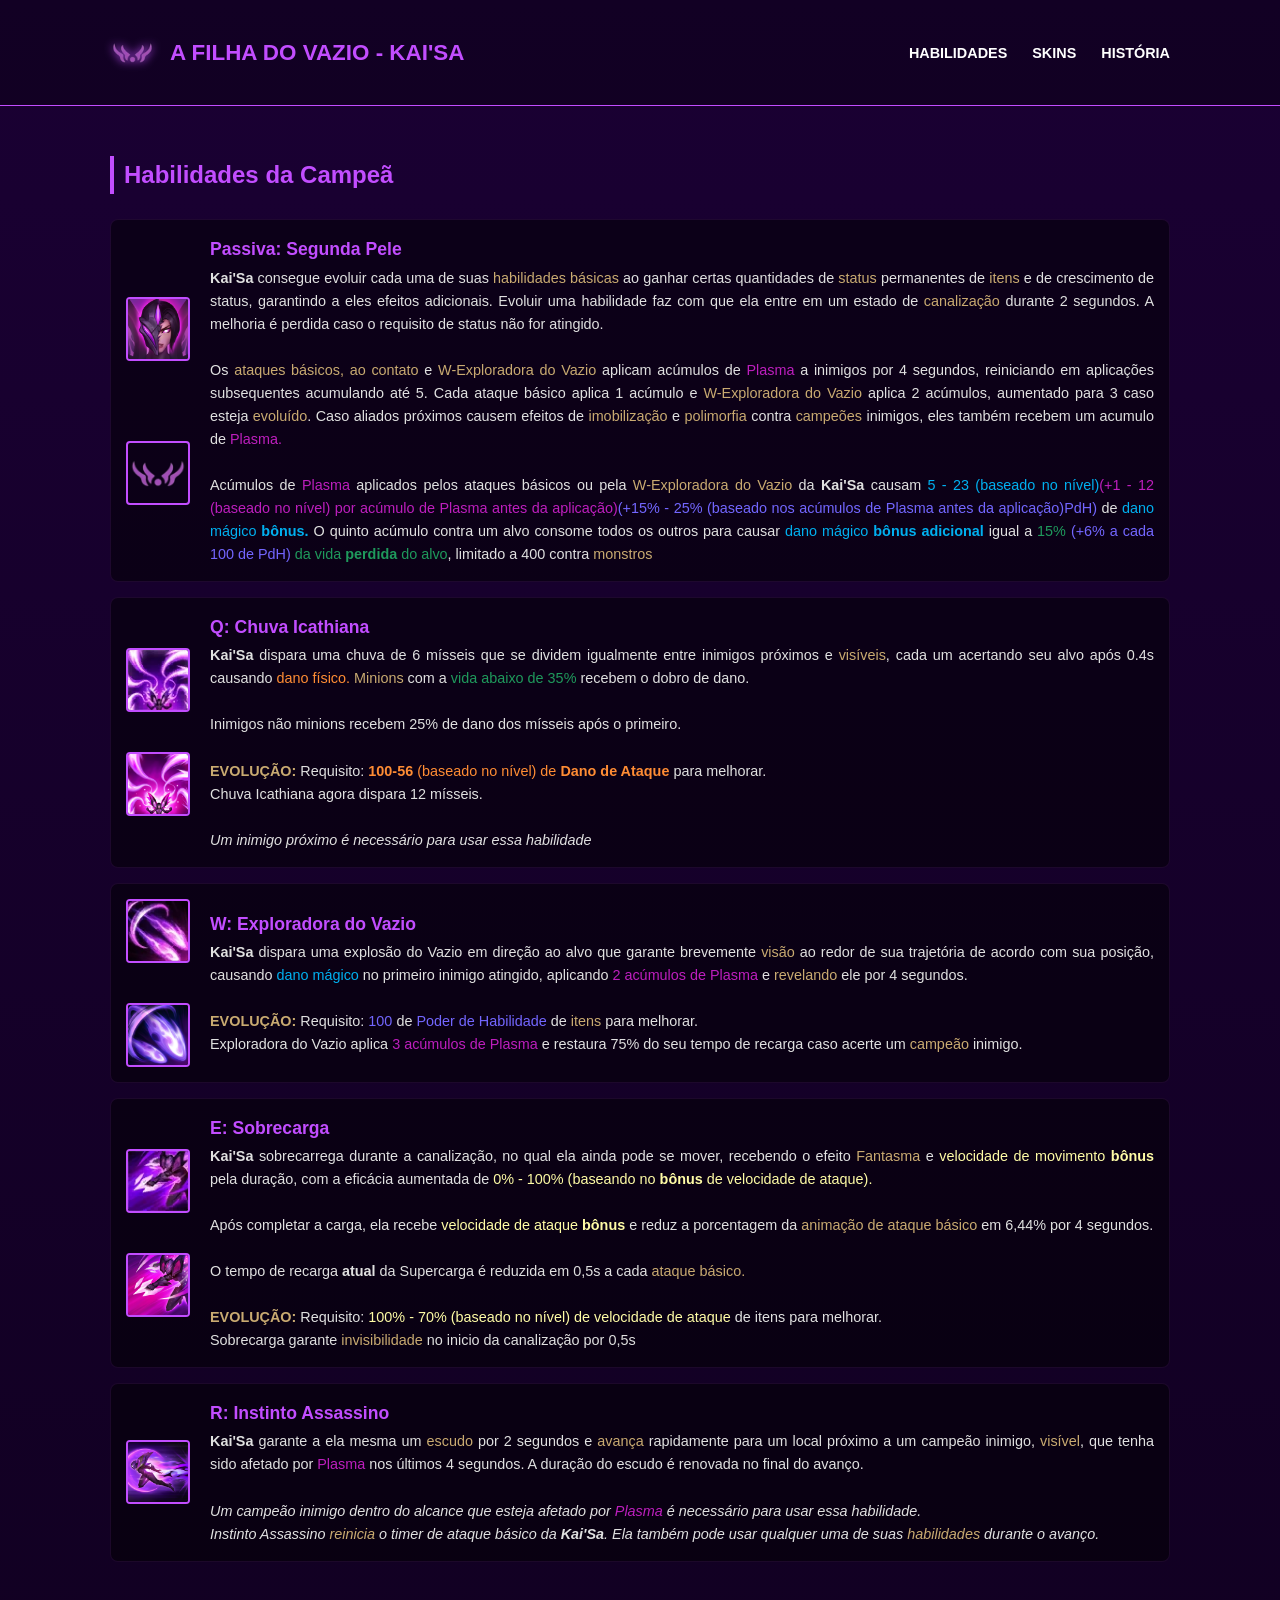
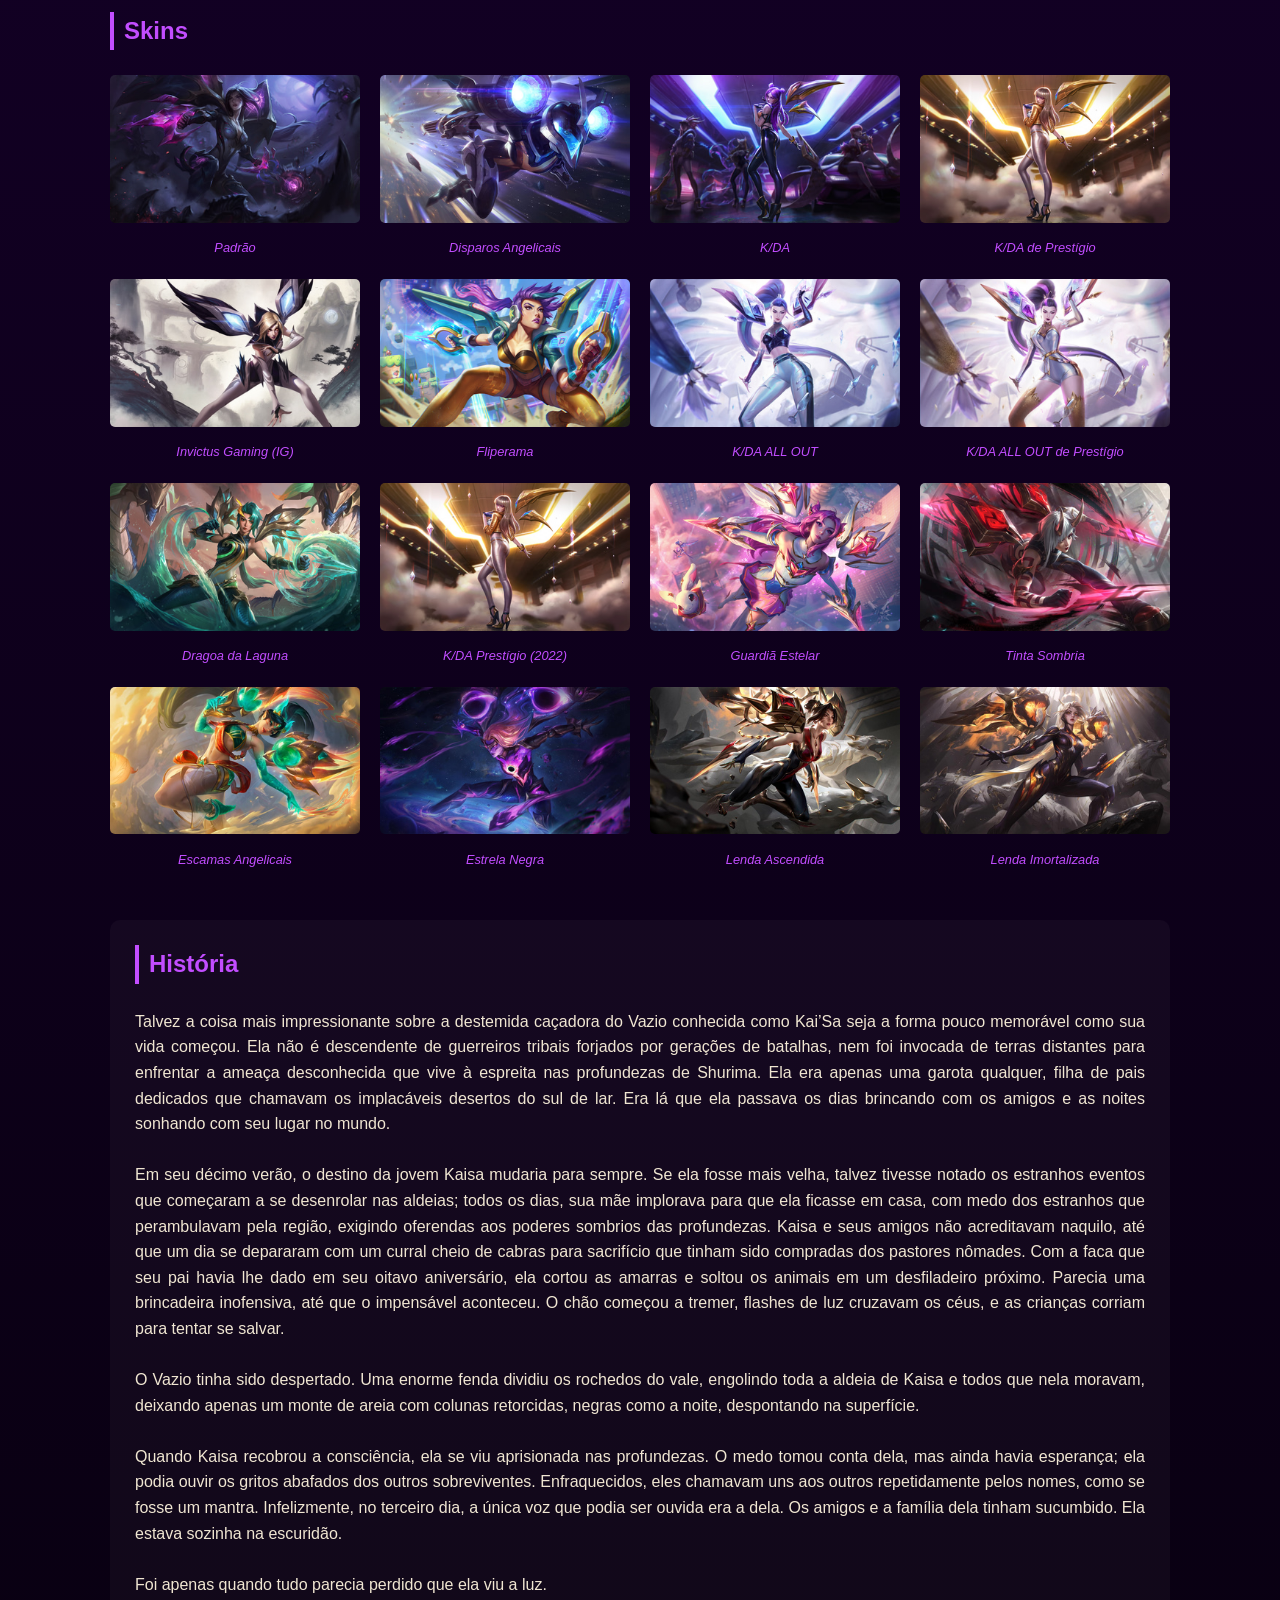
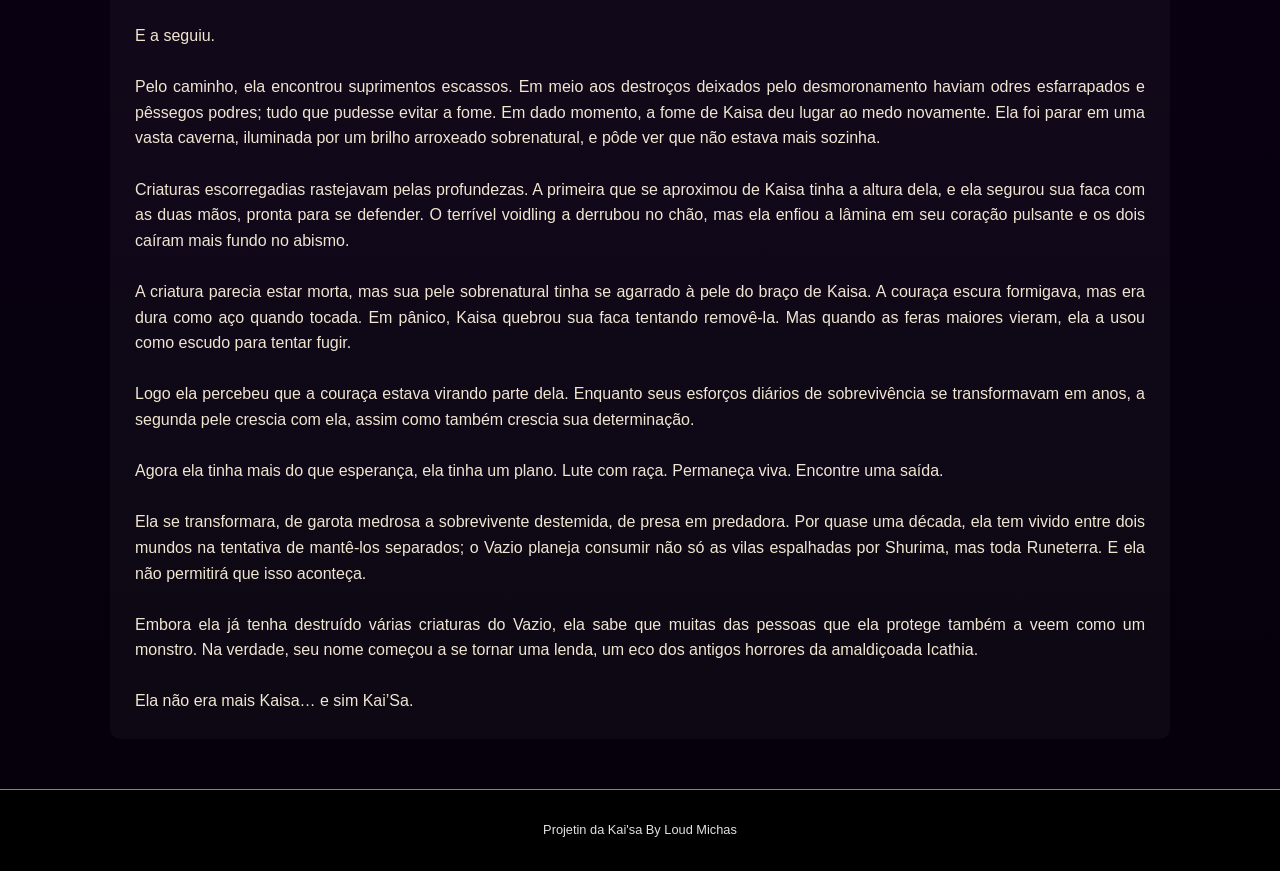
==== commit d0911d12: "Add files via upload" ====
--- a/index.html
+++ b/index.html
@@ -47,7 +47,7 @@
                             entre
                             em um estado de <span class="tema">canalização</span> durante 2 segundos. A melhoria é
                             perdida
-                            caso o requisito de statusnão for atingido.<br><br>
+                            caso o requisito de status não for atingido.<br><br>
 
                             Os <span class="tema">ataques básicos, ao
                                 contato</span> e <span class="tema">W-Exploradora do Vazio</span> aplicam acúmulos de
@@ -68,7 +68,7 @@
                                 mágico <strong>bônus.</strong></span> O quinto acúmulo contra um alvo consome todos os
                             outros para causar <span class="md">dano mágico <strong> bônus
                                     adicional </strong></span> igual a <span class="vd">15% <span class="ap">(+6% a cada
-                                    100 de PdH)</span> da vida<strong>perdida</strong> do alvo</span>, limitado a 400
+                                    100 de PdH)</span> da vida <strong>perdida</strong> do alvo</span>, limitado a 400
                             contra <span class="tema">monstros</span>
                         </p>
                     </div>
@@ -81,7 +81,7 @@
                     <div class="skill-text">
                         <h3>Q: Chuva Icathiana</h3>
                         <p><strong>Kai'Sa</strong> dispara uma chuva de 6 mísseis que se dividem igualmente
-                            entre inimigos próximos e <span class="tema">visíveis</span>,cada um acertando seu alvo após
+                            entre inimigos próximos e <span class="tema">visíveis</span>, cada um acertando seu alvo após
                             0.4s causando <span class="ad">dano físico.</span> <span class="tema">Minions</span> com a
                             <span class="vd">vida abaixo de 35%</span> recebem o dobro de dano. <br><br>
 
@@ -102,9 +102,9 @@
                         <h3>W: Exploradora do Vazio</h3>
                         <p> <strong>Kai'Sa</strong> dispara uma explosão do Vazio em direção ao alvo que garante
                             brevemente
-                            <span class="tema">visão</span> ao redor de sua trajetória deacordo com sua posição,
+                            <span class="tema">visão</span> ao redor de sua trajetória de acordo com sua posição,
                             causando <span class="md">dano mágico</span> no primeiro inimigo
-                            atingido, aplicando <span class="plasma">2 acúmulos de Plasma</span>, e <span
+                            atingido, aplicando <span class="plasma">2 acúmulos de Plasma</span> e <span
                                 class="tema">revelando</span> ele por 4 segundos.<br><br>
 
                             <strong class="tema">EVOLUÇÃO:</strong> Requisito: <span class="ap">100 </span>de <span
@@ -138,7 +138,7 @@
                             <strong class="tema">EVOLUÇÃO:</strong> Requisito: <span class="atkspd">100% - 70% (baseado
                                 no nível) de velocidade de
                                 ataque</span> de itens para melhorar. <br>
-                            Supercarga garante <span class="tema">invisibilidade</span> no
+                            Sobrecarga garante <span class="tema">invisibilidade</span> no
                             inicio da canalização por 0,5s
                         </p>
                     </div>
@@ -150,7 +150,7 @@
                         <p><strong>Kai'Sa</strong> garante a ela mesma um <span class="tema">escudo</span> por 2
                             segundos
                             e <span class="tema">avança</span> rapidamente para um local próximo a um campeão
-                            inimigo, <span class="tema">visível</span> que tenha sido afetado por <span
+                            inimigo, <span class="tema">visível</span>, que tenha sido afetado por <span
                                 class="plasma">Plasma</span>
                             nos últimos 4 segundos. A duração do escudo é renovada no final do avanço. <br><br>
 
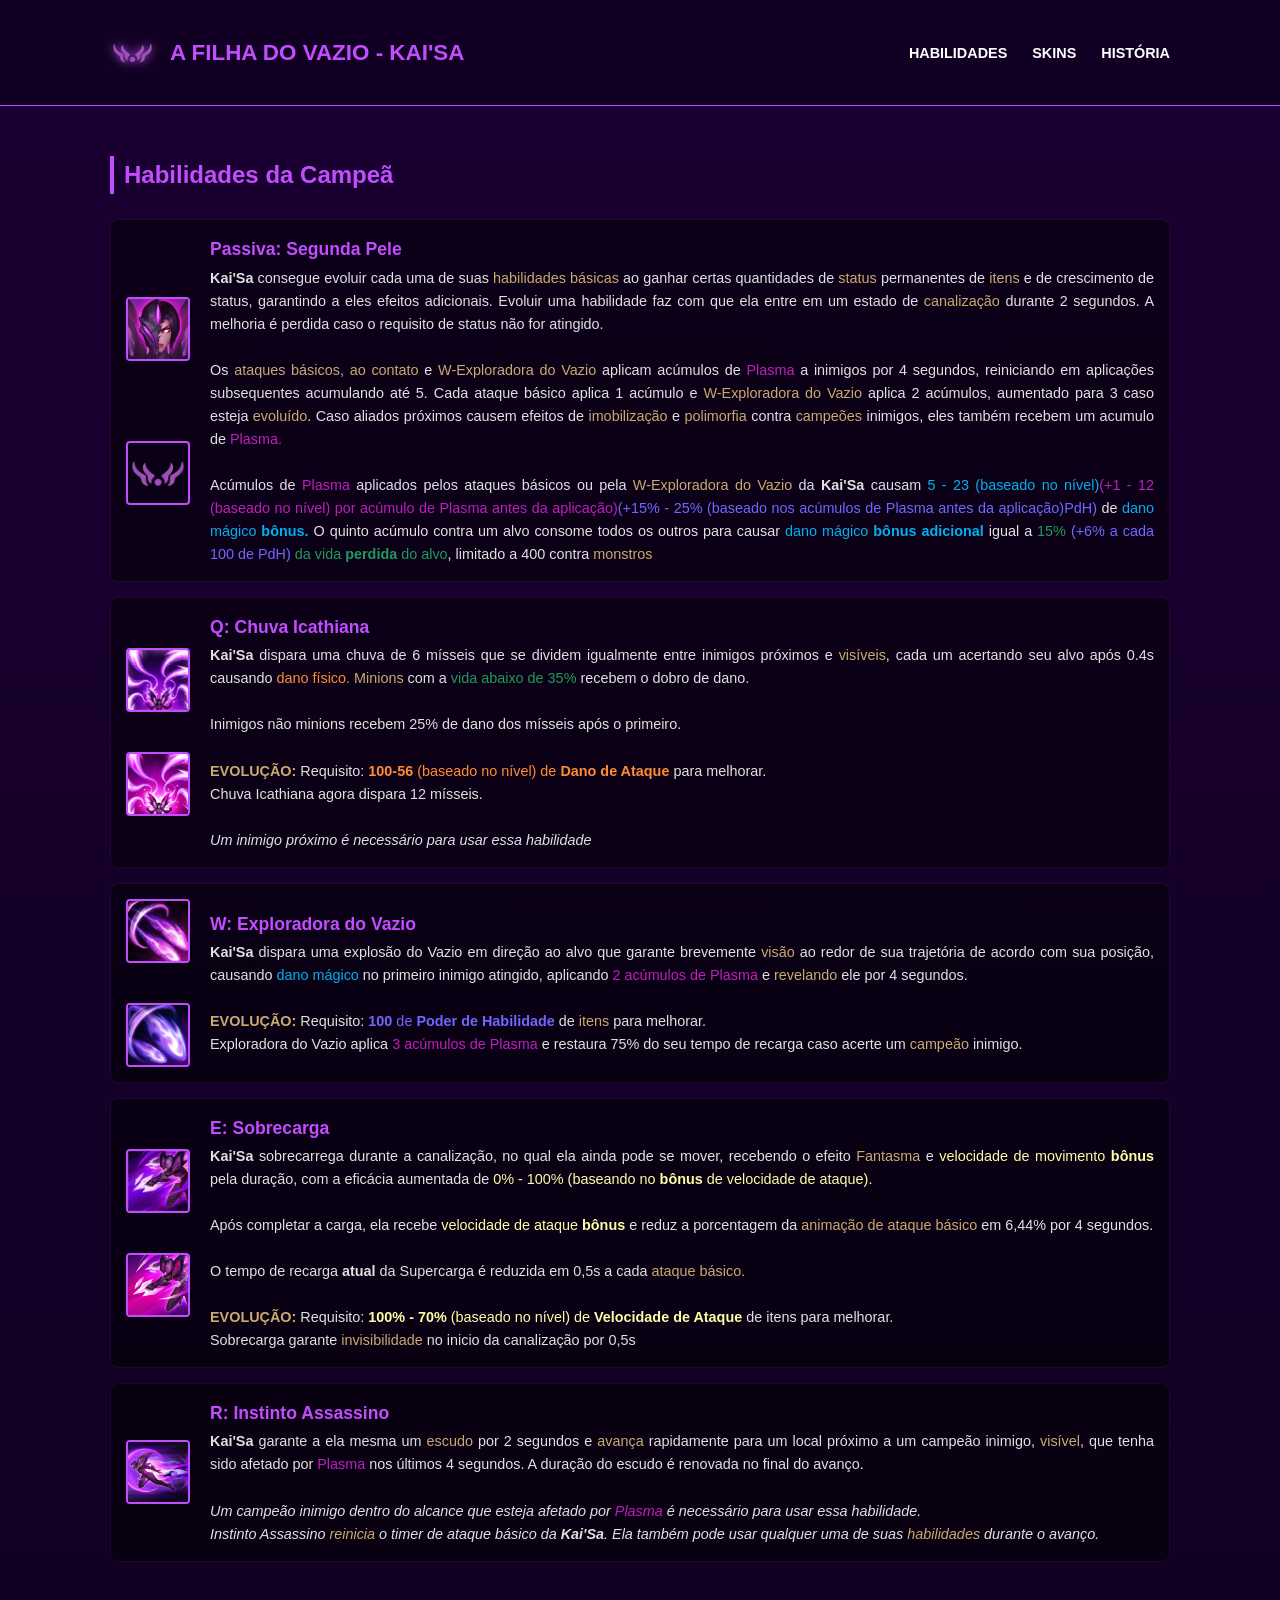
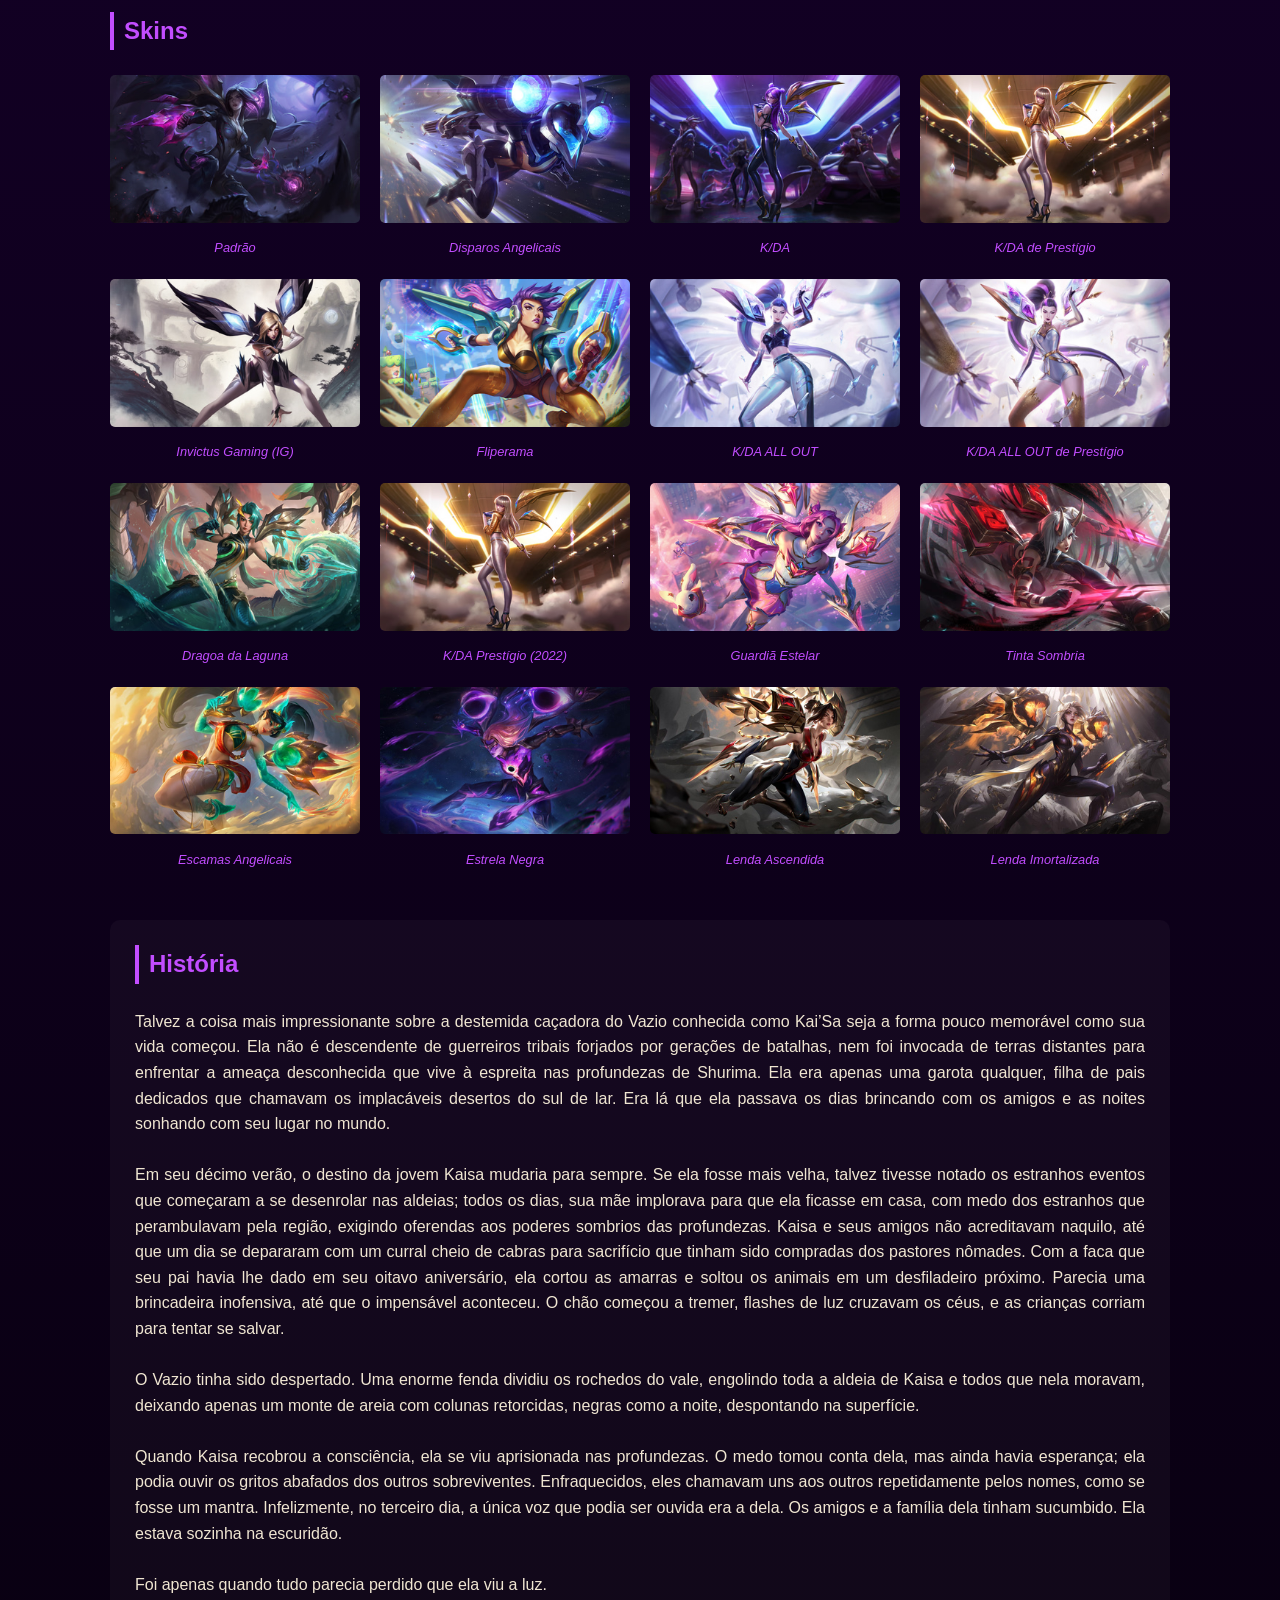
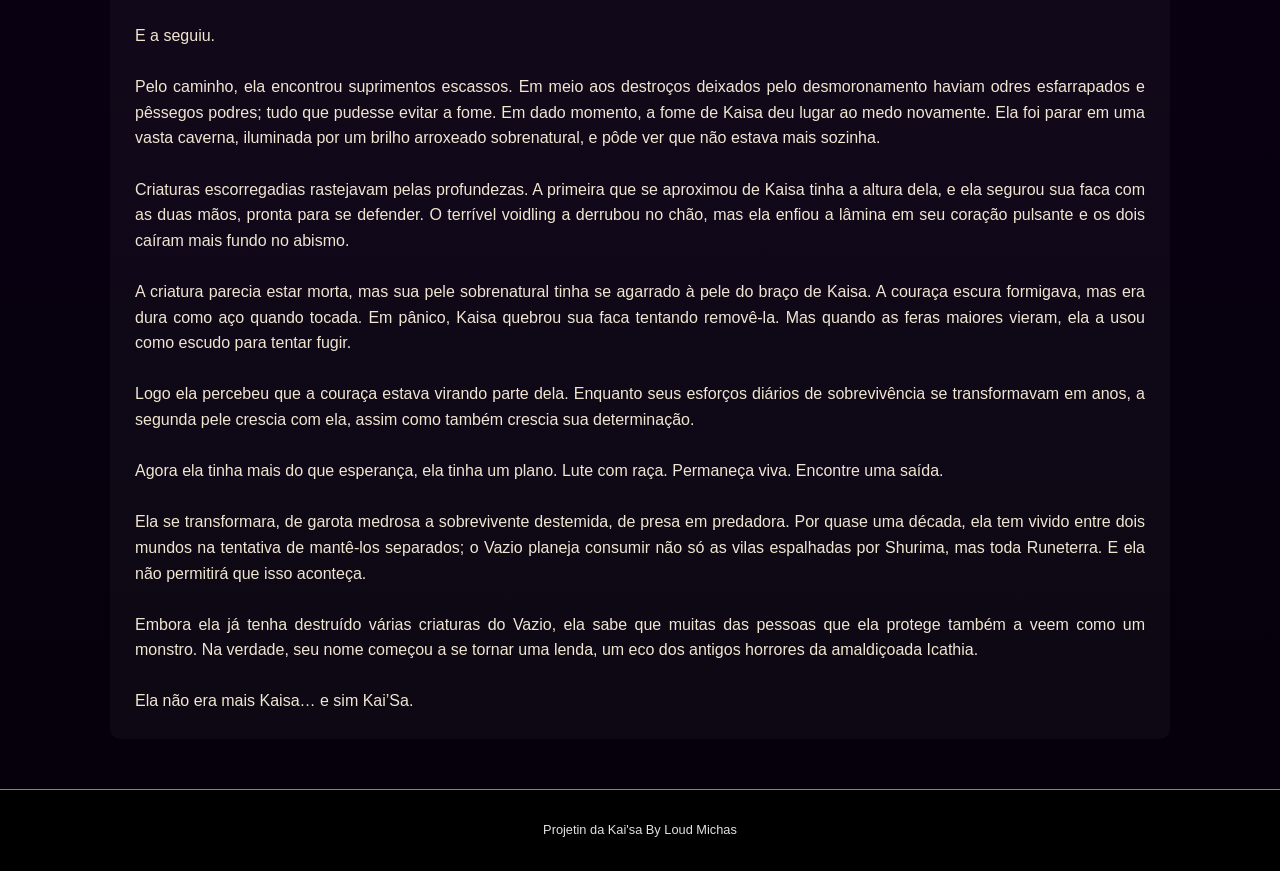
==== commit 22974d2d: "Add files via upload" ====
--- a/index.html
+++ b/index.html
@@ -81,7 +81,8 @@
                     <div class="skill-text">
                         <h3>Q: Chuva Icathiana</h3>
                         <p><strong>Kai'Sa</strong> dispara uma chuva de 6 mísseis que se dividem igualmente
-                            entre inimigos próximos e <span class="tema">visíveis</span>, cada um acertando seu alvo após
+                            entre inimigos próximos e <span class="tema">visíveis</span>, cada um acertando seu alvo
+                            após
                             0.4s causando <span class="ad">dano físico.</span> <span class="tema">Minions</span> com a
                             <span class="vd">vida abaixo de 35%</span> recebem o dobro de dano. <br><br>
 
@@ -107,8 +108,8 @@
                             atingido, aplicando <span class="plasma">2 acúmulos de Plasma</span> e <span
                                 class="tema">revelando</span> ele por 4 segundos.<br><br>
 
-                            <strong class="tema">EVOLUÇÃO:</strong> Requisito: <span class="ap">100 </span>de <span
-                                class="ap">Poder de Habilidade</span> de <span class="tema">itens</span> para
+                            <strong class="tema">EVOLUÇÃO:</strong> Requisito: <span class="ap"><strong>100</strong> de
+                                <strong>Poder de Habilidade</strong></span> de <span class="tema">itens</span> para
                             melhorar.<br>
 
                             Exploradora do Vazio aplica <span class="plasma">3 acúmulos de Plasma</span> e restaura 75%
@@ -135,9 +136,10 @@
                             segundos.<br><br>
                             O tempo de recarga <strong>atual</strong> da Supercarga é reduzida em 0,5s a cada <span
                                 class="tema">ataque básico.</span><br><br>
-                            <strong class="tema">EVOLUÇÃO:</strong> Requisito: <span class="atkspd">100% - 70% (baseado
-                                no nível) de velocidade de
-                                ataque</span> de itens para melhorar. <br>
+                            <strong class="tema">EVOLUÇÃO:</strong> Requisito: <span class="atkspd"><strong>100% -
+                                    70%</strong> (baseado
+                                no nível) de <strong>Velocidade de
+                                    Ataque</strong></span> de itens para melhorar. <br>
                             Sobrecarga garante <span class="tema">invisibilidade</span> no
                             inicio da canalização por 0,5s
                         </p>
@@ -158,7 +160,7 @@
                                     class="plasma">Plasma</span> é necessário para usar essa habilidade. <br>
                                 Instinto Assassino <span class="tema">reinicia</span>
                                 o timer de ataque básico da <strong>Kai'Sa</strong>. Ela também pode usar qualquer uma
-                                de  suas <span class="tema">habilidades</span> durante o avanço. </em>
+                                de suas <span class="tema">habilidades</span> durante o avanço. </em>
                         </p>
                     </div>
                 </article>
